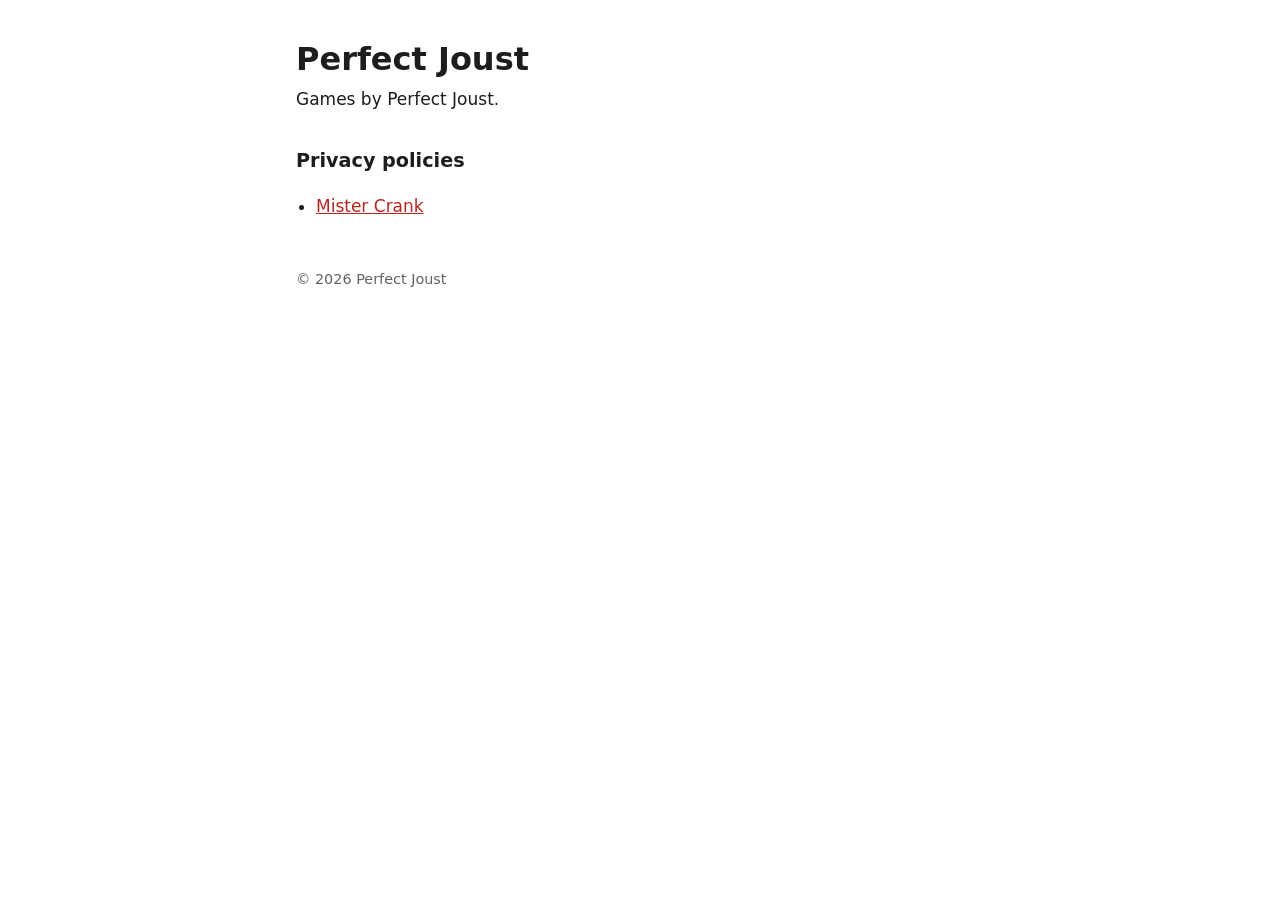
==== index.html @ 8ad6c489 "Perfect Joust site with Mister Crank privacy policy Co-Authored-By: Claude Opus 5.5 (1M context) <no" ====
<!doctype html>
<html lang="en">
<head>
<meta charset="utf-8">
<meta name="viewport" content="width=device-width, initial-scale=1">
<title>Perfect Joust</title>
<link rel="stylesheet" href="style.css">
</head>
<body>
<main>
<h1>Perfect Joust</h1>
<p>Games by Perfect Joust.</p>
<h2>Privacy policies</h2>
<ul class="games">
  <li><a href="mister-crank/privacy-policy/">Mister Crank</a></li>
</ul>
<footer>&copy; 2026 Perfect Joust</footer>
</main>
</body>
</html>
---- style.css ----
:root {
  --bg: #ffffff;
  --text: #1d1d1f;
  --muted: #5f6368;
  --accent: #b3261e;
  --line: #e3e3e3;
}
@media (prefers-color-scheme: dark) {
  :root {
    --bg: #121212;
    --text: #ececec;
    --muted: #a8a8a8;
    --accent: #ff8a80;
    --line: #2c2c2c;
  }
}
* { box-sizing: border-box; }
body {
  margin: 0;
  background: var(--bg);
  color: var(--text);
  font: 17px/1.6 system-ui, -apple-system, "Segoe UI", Roboto, sans-serif;
}
main { max-width: 720px; margin: 0 auto; padding: 40px 16px 64px; }
header.site { border-bottom: 1px solid var(--line); padding-bottom: 12px; margin-bottom: 32px; }
header.site a { color: var(--muted); text-decoration: none; font-weight: 600; }
h1 { font-size: 2rem; line-height: 1.2; margin: 0 0 8px; }
h2 { font-size: 1.2rem; margin: 32px 0 6px; }
p { margin: 0 0 12px; }
.updated { color: var(--muted); font-style: italic; }
a { color: var(--accent); }
ul.games { padding-left: 20px; }
footer { margin-top: 48px; color: var(--muted); font-size: 0.9rem; }
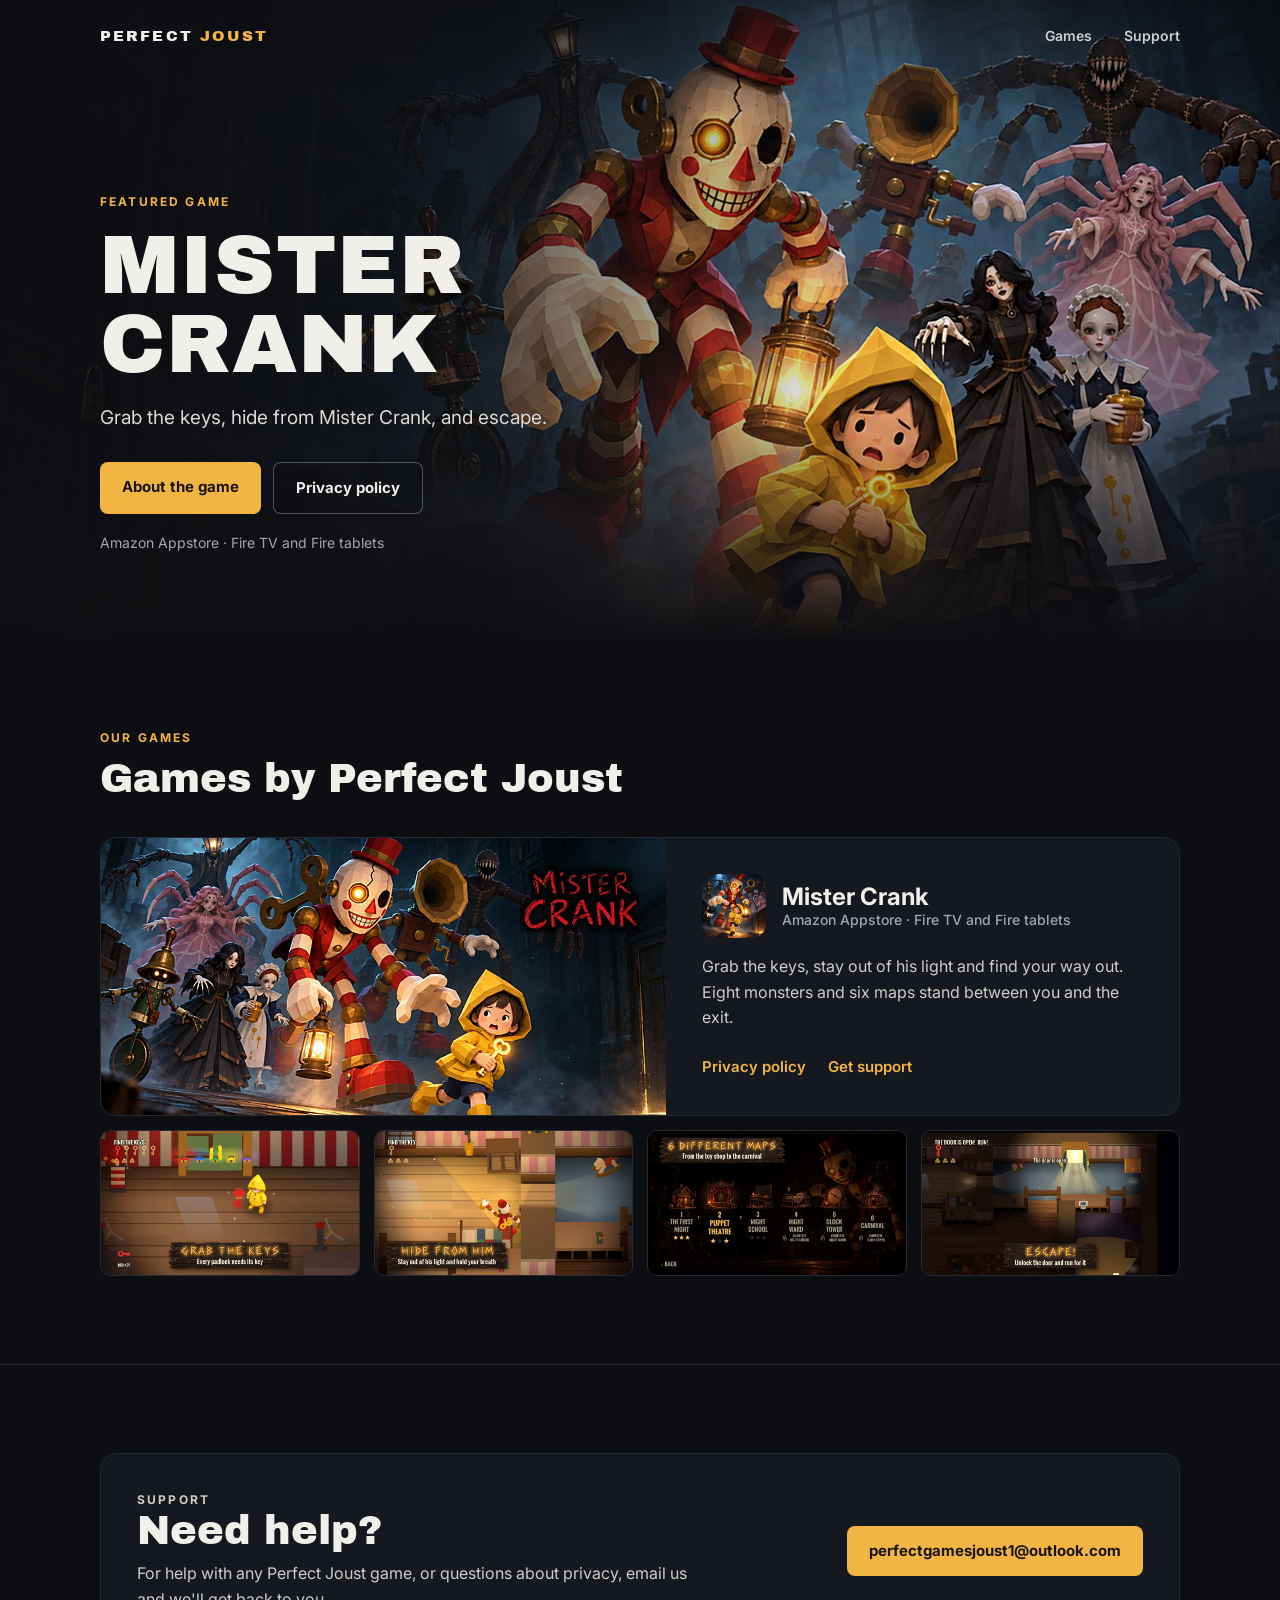
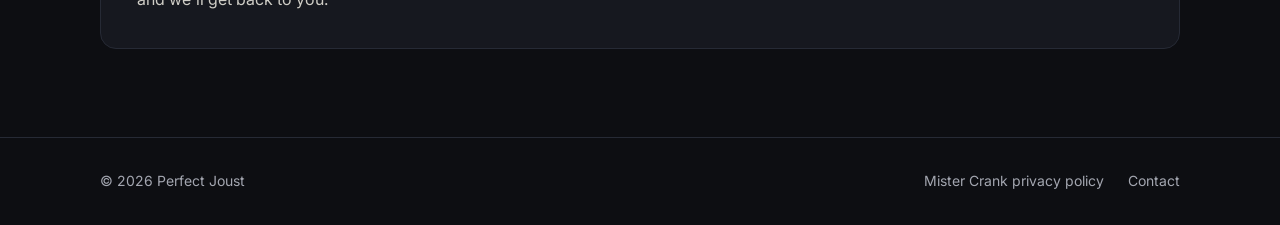
==== commit 3937056f: "Studio home page with Mister Crank art and support contact Co-Authored-By: Claude Opus 5.5 (1M conte" ====
--- a/index.html
+++ b/index.html
@@ -4,17 +4,94 @@
 <meta charset="utf-8">
 <meta name="viewport" content="width=device-width, initial-scale=1">
 <title>Perfect Joust</title>
-<link rel="stylesheet" href="style.css">
+<meta name="description" content="Perfect Joust is an independent game studio. Games, privacy policies and support.">
+<meta property="og:title" content="Perfect Joust">
+<meta property="og:description" content="Independent game studio. Makers of Mister Crank.">
+<meta property="og:image" content="https://perfectjoust.github.io/assets/mister-crank/promo.jpg">
+<link rel="icon" href="assets/mister-crank/icon.jpg">
+<link rel="preconnect" href="https://fonts.googleapis.com">
+<link rel="preconnect" href="https://fonts.gstatic.com" crossorigin>
+<link href="https://fonts.googleapis.com/css2?family=Archivo+Black&family=Inter:wght@400;500;600;700&display=swap" rel="stylesheet">
+<link rel="stylesheet" href="home.css">
 </head>
 <body>
+
+<header class="top">
+  <div class="wrap">
+    <a class="brand" href="./">Perfect <span>Joust</span></a>
+    <nav>
+      <a href="#games">Games</a>
+      <a href="#support">Support</a>
+    </nav>
+  </div>
+</header>
+
+<section class="hero">
+  <div class="wrap">
+    <span class="eyebrow">Featured game</span>
+    <h1>Mister<br>Crank</h1>
+    <p class="lead">Grab the keys, hide from Mister Crank, and escape.</p>
+    <div class="btns">
+      <a class="btn primary" href="#games">About the game</a>
+      <a class="btn ghost" href="mister-crank/privacy-policy/">Privacy policy</a>
+    </div>
+    <p class="platforms">Amazon Appstore · Fire TV and Fire tablets</p>
+  </div>
+</section>
+
 <main>
-<h1>Perfect Joust</h1>
-<p>Games by Perfect Joust.</p>
-<h2>Privacy policies</h2>
-<ul class="games">
-  <li><a href="mister-crank/privacy-policy/">Mister Crank</a></li>
-</ul>
-<footer>&copy; 2026 Perfect Joust</footer>
+  <section class="block" id="games">
+    <div class="wrap">
+      <p class="label">Our games</p>
+      <h2>Games by Perfect Joust</h2>
+
+      <article class="game">
+        <div class="art"><img src="assets/mister-crank/promo.jpg" alt="Mister Crank key art" width="1024" height="500"></div>
+        <div class="info">
+          <div class="title">
+            <img src="assets/mister-crank/icon.jpg" alt="Mister Crank icon" width="64" height="64">
+            <h3>Mister Crank <small>Amazon Appstore · Fire TV and Fire tablets</small></h3>
+          </div>
+          <p>Grab the keys, stay out of his light and find your way out. Eight monsters and six maps stand between you and the exit.</p>
+          <div class="links">
+            <a href="mister-crank/privacy-policy/">Privacy policy</a>
+            <a href="mailto:perfectgamesjoust1@outlook.com?subject=Mister%20Crank%20support">Get support</a>
+          </div>
+        </div>
+      </article>
+
+      <div class="shots">
+        <img src="assets/mister-crank/02-grab-the-keys.jpg" alt="Mister Crank screenshot: grab the keys" loading="lazy" width="960" height="540">
+        <img src="assets/mister-crank/03-hide-from-him.jpg" alt="Mister Crank screenshot: hide from him" loading="lazy" width="960" height="540">
+        <img src="assets/mister-crank/07-six-different-maps.jpg" alt="Mister Crank screenshot: six different maps" loading="lazy" width="960" height="540">
+        <img src="assets/mister-crank/08-escape.jpg" alt="Mister Crank screenshot: escape" loading="lazy" width="960" height="540">
+      </div>
+    </div>
+  </section>
+
+  <section class="block" id="support">
+    <div class="wrap">
+      <div class="support">
+        <div>
+          <p class="label">Support</p>
+          <h2>Need help?</h2>
+          <p>For help with any Perfect Joust game, or questions about privacy, email us and we'll get back to you.</p>
+        </div>
+        <a class="btn primary" href="mailto:perfectgamesjoust1@outlook.com">perfectgamesjoust1@outlook.com</a>
+      </div>
+    </div>
+  </section>
 </main>
+
+<footer>
+  <div class="wrap">
+    <span>&copy; 2026 Perfect Joust</span>
+    <span>
+      <a href="mister-crank/privacy-policy/">Mister Crank privacy policy</a>
+      <a href="mailto:perfectgamesjoust1@outlook.com">Contact</a>
+    </span>
+  </div>
+</footer>
+
 </body>
 </html>
--- a/home.css
+++ b/home.css
@@ -0,0 +1,139 @@
+:root {
+  --bg: #0d0e12;
+  --panel: #16181f;
+  --line: #262a35;
+  --text: #f1efe9;
+  --muted: #a3a6b0;
+  --gold: #f2b544;
+  --red: #d8342c;
+  --wrap: 1120px;
+}
+* { box-sizing: border-box; }
+html { scroll-behavior: smooth; }
+body {
+  margin: 0;
+  background: var(--bg);
+  color: var(--text);
+  font: 16px/1.6 "Inter", system-ui, -apple-system, "Segoe UI", Roboto, sans-serif;
+  -webkit-font-smoothing: antialiased;
+}
+a { color: var(--gold); }
+img { display: block; max-width: 100%; height: auto; }
+.wrap { max-width: var(--wrap); margin: 0 auto; padding: 0 20px; }
+
+/* Header */
+.top {
+  position: absolute; inset: 0 0 auto 0; z-index: 10;
+}
+.top .wrap { display: flex; align-items: center; justify-content: space-between; height: 72px; }
+.brand {
+  font-family: "Archivo Black", "Inter", sans-serif;
+  letter-spacing: 0.14em; text-transform: uppercase; font-size: 15px;
+  color: var(--text); text-decoration: none;
+}
+.brand span { color: var(--gold); }
+.top nav a {
+  color: var(--text); text-decoration: none; font-weight: 600; font-size: 14px;
+  margin-left: 28px; opacity: 0.85;
+}
+.top nav a:hover { opacity: 1; color: var(--gold); }
+
+/* Hero */
+.hero {
+  position: relative; min-height: 640px; display: flex; align-items: flex-end;
+  background: #111 url("assets/mister-crank/background.jpg") center 30% / cover no-repeat;
+}
+.hero::after {
+  content: ""; position: absolute; inset: 0;
+  background:
+    linear-gradient(90deg, rgba(13,14,18,0.92) 0%, rgba(13,14,18,0.65) 38%, rgba(13,14,18,0) 70%),
+    linear-gradient(0deg, var(--bg) 0%, rgba(13,14,18,0) 35%),
+    linear-gradient(180deg, rgba(13,14,18,0.7) 0%, rgba(13,14,18,0) 18%);
+}
+.hero .wrap { position: relative; z-index: 1; padding-bottom: 72px; width: 100%; }
+.eyebrow {
+  display: inline-block; font-size: 12px; font-weight: 700; letter-spacing: 0.18em;
+  text-transform: uppercase; color: var(--gold); margin-bottom: 14px;
+}
+.hero h1 {
+  font-family: "Archivo Black", "Inter", sans-serif; font-weight: 400;
+  font-size: clamp(44px, 7vw, 84px); line-height: 0.95; margin: 0 0 18px;
+  text-transform: uppercase; letter-spacing: 0.01em;
+}
+.hero p.lead { font-size: 19px; color: #dcdad3; max-width: 460px; margin: 0 0 28px; }
+.platforms { font-size: 14px; color: var(--muted); margin-top: 18px; }
+.btns { display: flex; flex-wrap: wrap; gap: 12px; }
+.btn {
+  display: inline-block; padding: 13px 22px; border-radius: 8px; font-weight: 700;
+  font-size: 15px; text-decoration: none; transition: transform .15s ease, background .15s ease;
+}
+.btn:hover { transform: translateY(-1px); }
+.btn.primary { background: var(--gold); color: #1a1407; }
+.btn.primary:hover { background: #ffc85e; }
+.btn.ghost { color: var(--text); border: 1px solid rgba(255,255,255,0.28); background: rgba(13,14,18,0.35); }
+.btn.ghost:hover { border-color: var(--gold); color: var(--gold); }
+
+/* Sections */
+section.block { padding: 88px 0; }
+section.block + section.block { border-top: 1px solid var(--line); }
+.label {
+  font-size: 12px; font-weight: 700; letter-spacing: 0.18em; text-transform: uppercase;
+  color: var(--gold); margin: 0 0 10px;
+}
+h2 {
+  font-family: "Archivo Black", "Inter", sans-serif; font-weight: 400;
+  font-size: clamp(28px, 4vw, 40px); line-height: 1.1; margin: 0 0 36px;
+}
+
+/* Game card */
+.game {
+  display: grid; grid-template-columns: 1.1fr 1fr; gap: 0; overflow: hidden;
+  background: var(--panel); border: 1px solid var(--line); border-radius: 16px;
+}
+.game .art { background: #000; }
+.game .art img { width: 100%; height: 100%; object-fit: cover; }
+.game .info { padding: 36px; display: flex; flex-direction: column; justify-content: center; }
+.game .title { display: flex; align-items: center; gap: 16px; margin-bottom: 16px; }
+.game .title img { width: 64px; height: 64px; border-radius: 14px; }
+.game h3 { font-size: 24px; margin: 0; line-height: 1.2; }
+.game .title small { display: block; color: var(--muted); font-size: 14px; font-weight: 500; }
+.game .info p { color: #cfcdc6; margin: 0 0 24px; }
+.links { display: flex; flex-wrap: wrap; gap: 10px 22px; font-weight: 600; font-size: 15px; }
+.links a { text-decoration: none; }
+.links a:hover { text-decoration: underline; }
+
+/* Screenshots */
+.shots { display: grid; grid-template-columns: repeat(4, 1fr); gap: 14px; margin-top: 14px; }
+.shots img { border-radius: 10px; border: 1px solid var(--line); aspect-ratio: 16 / 9; object-fit: cover; width: 100%; height: auto; }
+
+/* Support */
+.support {
+  display: flex; flex-wrap: wrap; align-items: center; justify-content: space-between; gap: 24px;
+  background: var(--panel); border: 1px solid var(--line); border-radius: 16px; padding: 36px;
+}
+.support h2 { margin-bottom: 8px; }
+.support p { margin: 0; color: #cfcdc6; max-width: 560px; }
+
+/* Footer */
+footer { border-top: 1px solid var(--line); padding: 32px 0; color: var(--muted); font-size: 14px; }
+footer .wrap { display: flex; flex-wrap: wrap; justify-content: space-between; gap: 12px; }
+footer a { color: var(--muted); text-decoration: none; margin-left: 20px; }
+footer a:first-child { margin-left: 0; }
+footer a:hover { color: var(--gold); }
+
+@media (max-width: 860px) {
+  .game { grid-template-columns: 1fr; }
+  .game .info { padding: 28px; }
+  .shots { grid-template-columns: repeat(2, 1fr); }
+  .hero { min-height: 560px; }
+  .hero::after {
+    background:
+      linear-gradient(0deg, var(--bg) 0%, rgba(13,14,18,0.75) 45%, rgba(13,14,18,0.2) 100%);
+  }
+}
+@media (max-width: 520px) {
+  .wrap { padding: 0 16px; }
+  .top nav a { margin-left: 18px; }
+  section.block { padding: 64px 0; }
+  .support { padding: 28px; }
+}
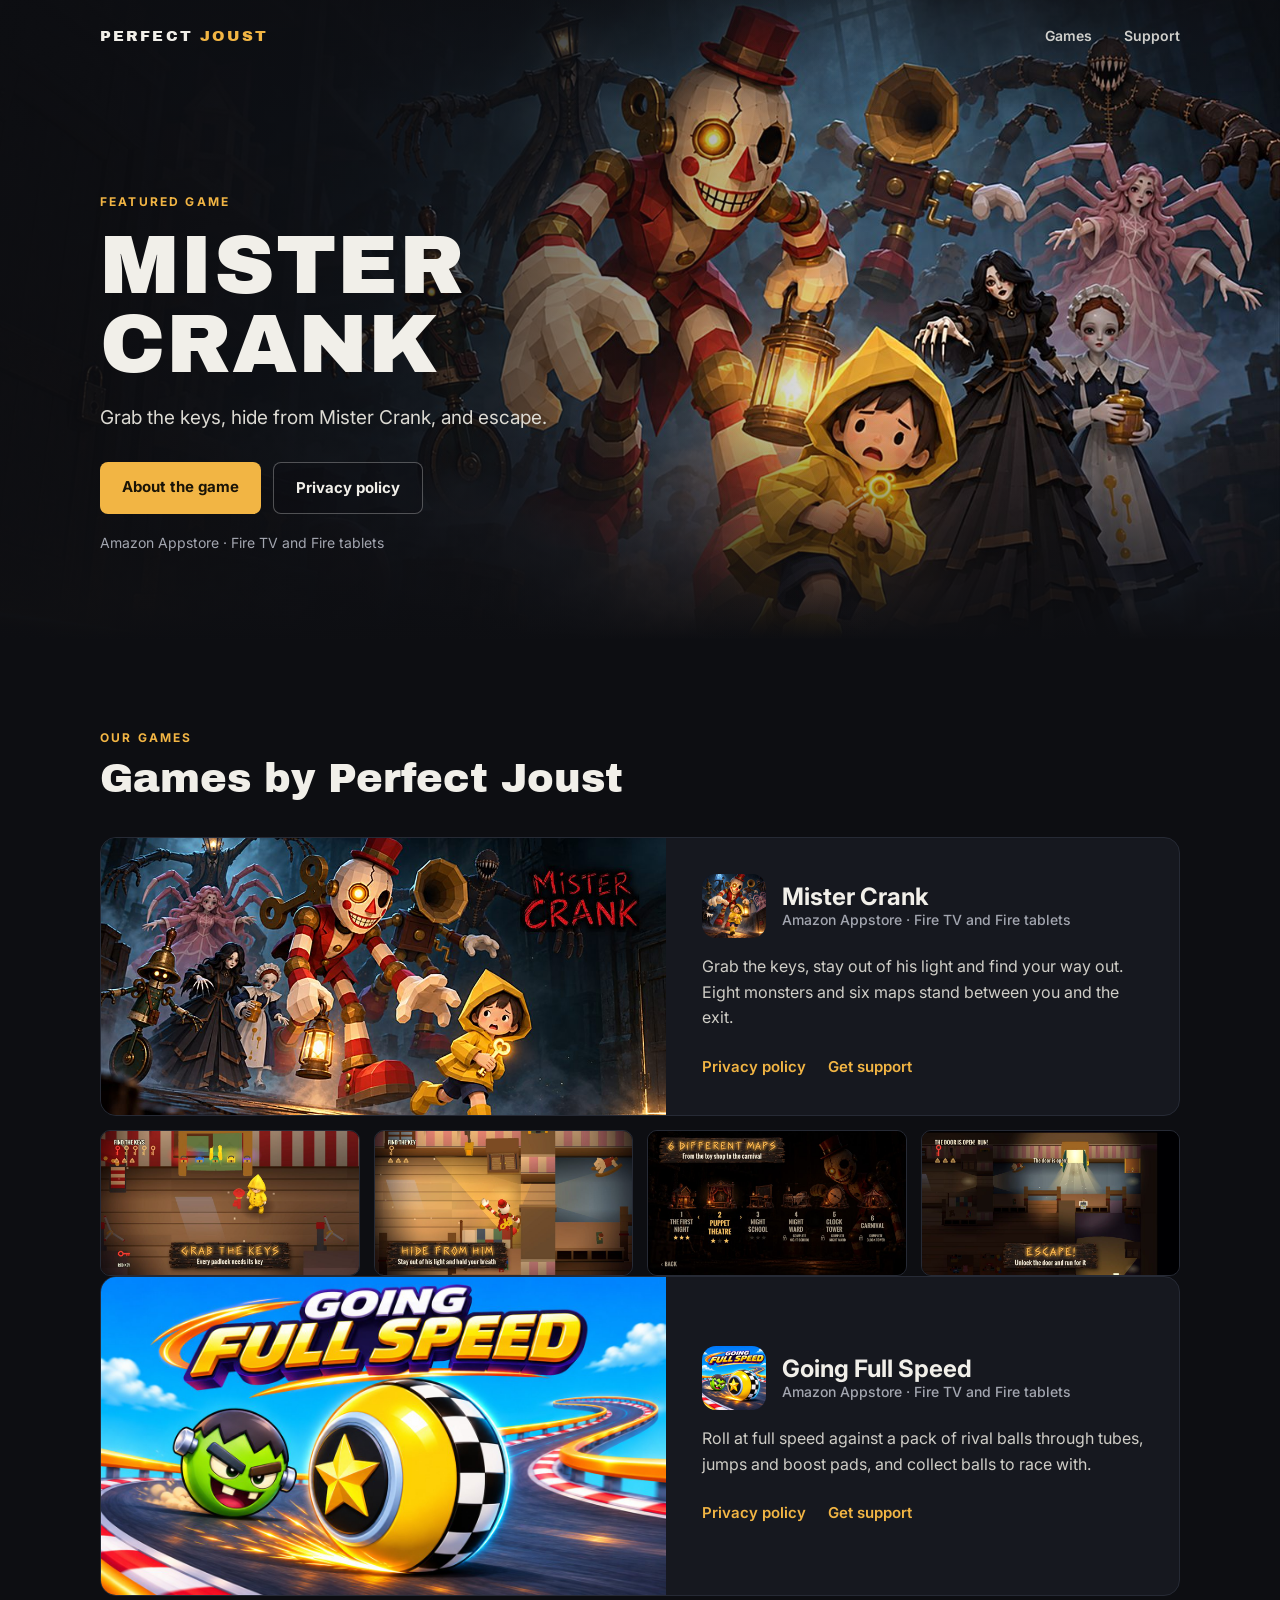
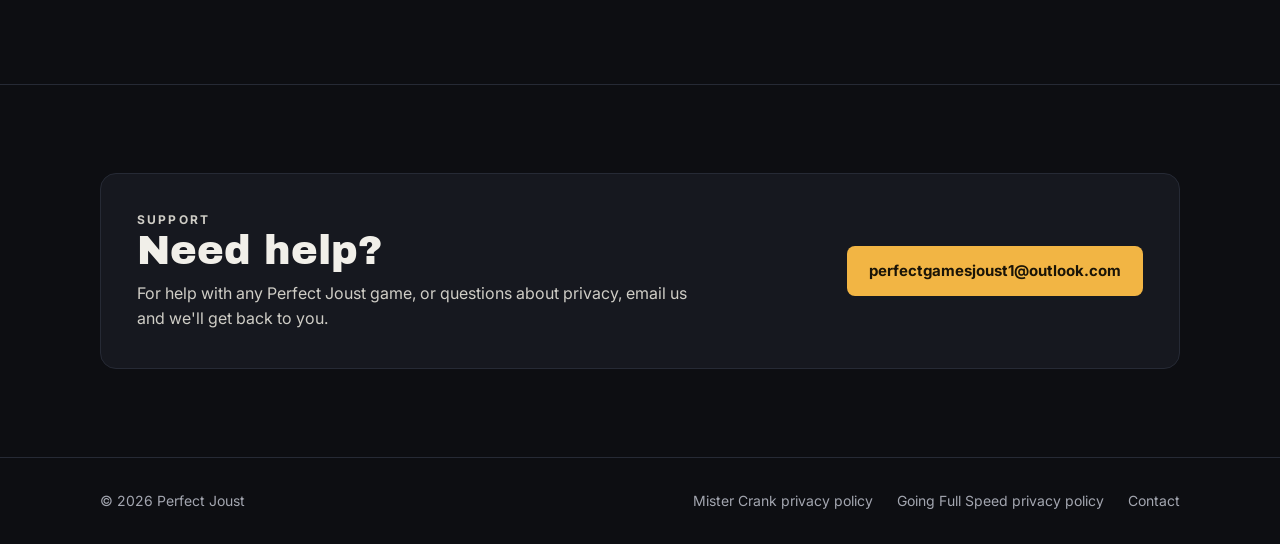
==== commit c893e895: "Add Going Full Speed privacy policy and home page card Co-Authored-By: Claude Opus 5.5 <noreply@anth" ====
--- a/index.html
+++ b/index.html
@@ -66,6 +66,21 @@
         <img src="assets/mister-crank/07-six-different-maps.jpg" alt="Mister Crank screenshot: six different maps" loading="lazy" width="960" height="540">
         <img src="assets/mister-crank/08-escape.jpg" alt="Mister Crank screenshot: escape" loading="lazy" width="960" height="540">
       </div>
+
+      <article class="game">
+        <div class="art"><img src="assets/going-full-speed/promo.jpg" alt="Going Full Speed key art" width="1280" height="720"></div>
+        <div class="info">
+          <div class="title">
+            <img src="assets/going-full-speed/icon.jpg" alt="Going Full Speed icon" width="64" height="64">
+            <h3>Going Full Speed <small>Amazon Appstore · Fire TV and Fire tablets</small></h3>
+          </div>
+          <p>Roll at full speed against a pack of rival balls through tubes, jumps and boost pads, and collect balls to race with.</p>
+          <div class="links">
+            <a href="going-full-speed/privacy-policy/">Privacy policy</a>
+            <a href="mailto:perfectgamesjoust1@outlook.com?subject=Going%20Full%20Speed%20support">Get support</a>
+          </div>
+        </div>
+      </article>
     </div>
   </section>
 
@@ -88,6 +103,7 @@
     <span>&copy; 2026 Perfect Joust</span>
     <span>
       <a href="mister-crank/privacy-policy/">Mister Crank privacy policy</a>
+      <a href="going-full-speed/privacy-policy/">Going Full Speed privacy policy</a>
       <a href="mailto:perfectgamesjoust1@outlook.com">Contact</a>
     </span>
   </div>
